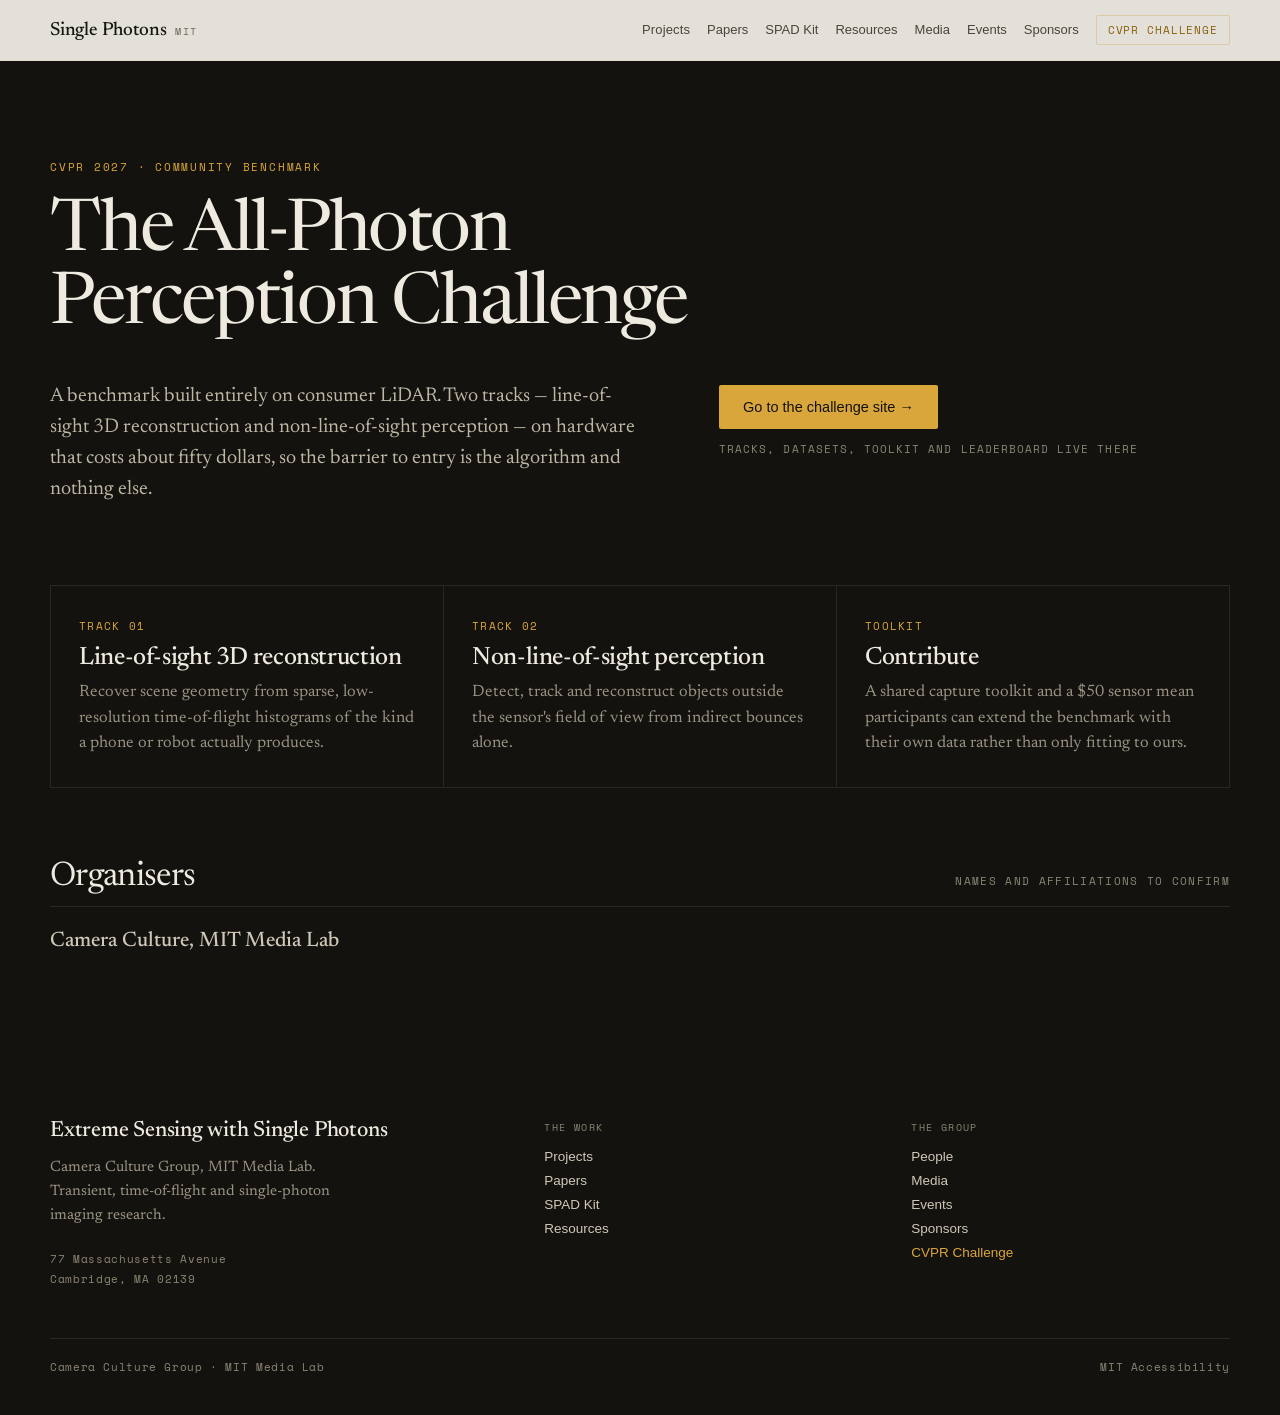
==== challenge.html @ fcda45ff "init" ====
<!DOCTYPE html>
<html lang="en">
<head>
<meta charset="utf-8">
<meta name="viewport" content="width=device-width, initial-scale=1">
<title>All-Photon Perception Challenge · Single Photons</title>
<meta name="description" content="Single-photon, transient and time-of-flight imaging research from the Camera Culture group at the MIT Media Lab, 2008 to today.">
<link rel="preconnect" href="https://fonts.googleapis.com">
<link rel="preconnect" href="https://fonts.gstatic.com" crossorigin>
<link href="https://fonts.googleapis.com/css2?family=Newsreader:ital,opsz,wght@0,6..72,300..600;1,6..72,300..500&family=Space+Mono:wght@400;700&display=swap" rel="stylesheet">
<style>
body{margin:0;background:#F5F2EB;color:#171512;-webkit-font-smoothing:antialiased}
a{color:#8A5F0B}
a:hover{color:#171512}
input::placeholder{color:#A39B8A}
.prow:hover{background:#EFEBE1}
.hv1:hover{color:#171512 !important;border-bottom:1px solid #8A5F0B !important}
.hv2:hover{background:#8A5F0B !important;color:#FBF9F4 !important;border:1px solid #8A5F0B !important}
.hv3:hover{color:#D9A63C !important}
.hv4:hover{color:#EFEAE0 !important}
.hv5:hover{background:#F4EFE5 !important;color:#14120E !important;border:1px solid #F4EFE5 !important}
.hv6:hover{background:#F4EFE5 !important}
.hv7:hover{border:1px solid #F4EFE5 !important}
.hv8:hover{background:#EFEBE1 !important}
.hv9:hover{background:#E9E3D6 !important}
.hv10:hover{color:#8A5F0B !important}
.hv11:hover{color:#171512 !important}
.hv12:hover{background:#EFEAE0 !important}
.hv13:hover{background:#8A5F0B !important}
.hv14:hover{border:1px solid #171512 !important}
</style>
<script src="reveal.js" defer></script>

</head>
<body>
<div style="background:#14120E;color:#EFEAE0;min-height:100vh">
  <div style="position:sticky;top:0;z-index:50;background:rgba(245,242,235,0.92);backdrop-filter:blur(10px);border-bottom:1px solid #E2DBCC">
  <div style="max-width:1180px;margin:0 auto;padding:0 32px;display:flex;align-items:center;gap:32px;min-height:60px;flex-wrap:wrap">
    <a href="index.html" style="display:flex;align-items:baseline;gap:9px;text-decoration:none;color:#171512;flex:0 0 auto">
      <span style="font-family:Newsreader,Georgia,serif;font-size:19px;font-weight:500;letter-spacing:-0.01em;white-space:nowrap">Single Photons</span>
      <span style="font-family:'Space Mono',monospace;font-size:10px;letter-spacing:0.14em;text-transform:uppercase;color:#6F6858">MIT</span>
    </a>
    <nav style="display:flex;align-items:center;gap:17px;margin-left:auto;flex-wrap:wrap;row-gap:8px">
      <a data-nav="Projects" href="projects.html" style="font-family:'Helvetica Neue',Helvetica,Arial,sans-serif;font-size:13px;letter-spacing:0.01em;color:#4A453B;text-decoration:none;padding:4px 0;border-bottom:1px solid transparent;white-space:nowrap" class="hv1">Projects</a>
      <a data-nav="Papers" href="papers.html" style="font-family:'Helvetica Neue',Helvetica,Arial,sans-serif;font-size:13px;color:#4A453B;text-decoration:none;padding:4px 0;border-bottom:1px solid transparent;white-space:nowrap" class="hv1">Papers</a>
      <a data-nav="SPAD Kit" href="spad-kit.html" style="font-family:'Helvetica Neue',Helvetica,Arial,sans-serif;font-size:13px;color:#4A453B;text-decoration:none;padding:4px 0;border-bottom:1px solid transparent;white-space:nowrap" class="hv1">SPAD Kit</a>
      <a data-nav="Resources" href="resources.html" style="font-family:'Helvetica Neue',Helvetica,Arial,sans-serif;font-size:13px;color:#4A453B;text-decoration:none;padding:4px 0;border-bottom:1px solid transparent;white-space:nowrap" class="hv1">Resources</a>
      <a data-nav="Media" href="media.html" style="font-family:'Helvetica Neue',Helvetica,Arial,sans-serif;font-size:13px;color:#4A453B;text-decoration:none;padding:4px 0;border-bottom:1px solid transparent;white-space:nowrap" class="hv1">Media</a>
      <a data-nav="Events" href="events.html" style="font-family:'Helvetica Neue',Helvetica,Arial,sans-serif;font-size:13px;color:#4A453B;text-decoration:none;padding:4px 0;border-bottom:1px solid transparent;white-space:nowrap" class="hv1">Events</a>
      <a data-nav="Sponsors" href="sponsors.html" style="font-family:'Helvetica Neue',Helvetica,Arial,sans-serif;font-size:13px;color:#4A453B;text-decoration:none;padding:4px 0;border-bottom:1px solid transparent;white-space:nowrap" class="hv1">Sponsors</a>
      <a data-nav="Challenge" href="challenge.html" style="font-family:'Space Mono',monospace;font-size:11px;letter-spacing:0.08em;text-transform:uppercase;color:#8A5F0B;text-decoration:none;border:1px solid #DCCBA6;padding:6px 11px;border-radius:2px;white-space:nowrap" class="hv2">CVPR Challenge</a>
    </nav>
  </div>
</div>

  <section style="max-width:1180px;margin:0 auto;padding:96px 32px 0">
    <span style="font-family:'Space Mono',monospace;font-size:11px;letter-spacing:0.16em;text-transform:uppercase;color:#D9A63C">CVPR 2027 · Community benchmark</span>
    <h1 style="font-family:Newsreader,Georgia,serif;font-weight:400;font-size:clamp(40px,5.6vw,76px);line-height:1.02;letter-spacing:-0.03em;margin:22px 0 0;max-width:20ch;text-wrap:balance">The All-Photon Perception Challenge</h1>
    <div style="display:grid;grid-template-columns:minmax(0,1.2fr) minmax(0,1fr);gap:56px;margin-top:38px;align-items:start">
      <p style="font-family:Newsreader,Georgia,serif;font-size:20px;line-height:1.55;color:#BEB7A6;margin:0;text-wrap:pretty">A benchmark built entirely on consumer LiDAR. Two tracks — line-of-sight 3D reconstruction and non-line-of-sight perception — on hardware that costs about fifty dollars, so the barrier to entry is the algorithm and nothing else.</p>
      <div style="display:flex;flex-direction:column;gap:12px;align-items:flex-start;padding-top:4px">
        <a href="https://photons.media.mit.edu/challenge.html" style="font-family:'Helvetica Neue',Helvetica,Arial,sans-serif;font-size:14.5px;background:#D9A63C;color:#14120E;text-decoration:none;padding:14px 24px;border-radius:2px" class="hv12">Go to the challenge site →</a>
        <span style="font-family:'Space Mono',monospace;font-size:10.5px;line-height:1.7;letter-spacing:0.1em;text-transform:uppercase;color:#8C8574">Tracks, datasets, toolkit and leaderboard live there</span>
      </div>
    </div>
  </section>

  <section style="max-width:1180px;margin:80px auto 0;padding:0 32px">
    <div style="display:grid;grid-template-columns:repeat(auto-fit,minmax(280px,1fr));gap:1px;background:#2A2620;border:1px solid #2A2620">
      <div style="background:#14120E;padding:30px 28px">
        <span style="font-family:'Space Mono',monospace;font-size:10.5px;letter-spacing:0.12em;text-transform:uppercase;color:#D9A63C">Track 01</span>
        <h2 style="font-family:Newsreader,Georgia,serif;font-weight:500;font-size:25px;letter-spacing:-0.015em;margin:12px 0 9px">Line-of-sight 3D reconstruction</h2>
        <p style="font-family:Newsreader,Georgia,serif;font-size:16.5px;line-height:1.55;color:#9A9384;margin:0">Recover scene geometry from sparse, low-resolution time-of-flight histograms of the kind a phone or robot actually produces.</p>
      </div>
      <div style="background:#14120E;padding:30px 28px">
        <span style="font-family:'Space Mono',monospace;font-size:10.5px;letter-spacing:0.12em;text-transform:uppercase;color:#D9A63C">Track 02</span>
        <h2 style="font-family:Newsreader,Georgia,serif;font-weight:500;font-size:25px;letter-spacing:-0.015em;margin:12px 0 9px">Non-line-of-sight perception</h2>
        <p style="font-family:Newsreader,Georgia,serif;font-size:16.5px;line-height:1.55;color:#9A9384;margin:0">Detect, track and reconstruct objects outside the sensor's field of view from indirect bounces alone.</p>
      </div>
      <div style="background:#14120E;padding:30px 28px">
        <span style="font-family:'Space Mono',monospace;font-size:10.5px;letter-spacing:0.12em;text-transform:uppercase;color:#D9A63C">Toolkit</span>
        <h2 style="font-family:Newsreader,Georgia,serif;font-weight:500;font-size:25px;letter-spacing:-0.015em;margin:12px 0 9px">Contribute</h2>
        <p style="font-family:Newsreader,Georgia,serif;font-size:16.5px;line-height:1.55;color:#9A9384;margin:0">A shared capture toolkit and a $50 sensor mean participants can extend the benchmark with their own data rather than only fitting to ours.</p>
      </div>
    </div>
  </section>

  <section style="max-width:1180px;margin:72px auto 0;padding:0 32px">
    <div style="display:flex;align-items:baseline;justify-content:space-between;gap:24px;border-bottom:1px solid #2A2620;padding-bottom:12px;flex-wrap:wrap">
      <h2 style="font-family:Newsreader,Georgia,serif;font-weight:400;font-size:clamp(24px,2.8vw,34px);letter-spacing:-0.02em;margin:0">Organisers</h2>
      <span style="font-family:'Space Mono',monospace;font-size:11px;letter-spacing:0.12em;text-transform:uppercase;color:#8C8574">Names and affiliations to confirm</span>
    </div>
    <div style="display:flex;gap:40px;flex-wrap:wrap;margin-top:24px">
      <span style="font-family:Newsreader,Georgia,serif;font-size:21px;font-weight:500;color:#CFC8B8">Camera Culture, MIT Media Lab</span>
    </div>
  </section>

  <div style="height:104px"></div>
  <footer style="background:#14120E;color:#EFEAE0;padding:64px 32px 40px">
  <div style="max-width:1180px;margin:0 auto;display:grid;grid-template-columns:minmax(0,1.4fr) minmax(0,1fr) minmax(0,1fr);gap:48px">
    <div>
      <div style="font-family:Newsreader,Georgia,serif;font-size:22px;font-weight:500;letter-spacing:-0.01em">Extreme Sensing with Single Photons</div>
      <p style="font-family:Newsreader,Georgia,serif;font-size:15px;line-height:1.6;color:#9A9384;max-width:34ch;margin:14px 0 0">Camera Culture Group, MIT Media Lab. Transient, time-of-flight and single-photon imaging research.</p>
      <div style="font-family:'Space Mono',monospace;font-size:11px;letter-spacing:0.06em;color:#8C8574;margin-top:22px;line-height:1.8">77 Massachusetts Avenue<br>Cambridge, MA 02139</div>
    </div>
    <nav style="display:flex;flex-direction:column;gap:9px">
      <span style="font-family:'Space Mono',monospace;font-size:10px;letter-spacing:0.14em;text-transform:uppercase;color:#8C8574;margin-bottom:5px">The work</span>
      <a href="projects.html" style="font-family:'Helvetica Neue',Helvetica,Arial,sans-serif;font-size:13.5px;color:#CFC8B8;text-decoration:none" class="hv3">Projects</a>
      <a href="papers.html" style="font-family:'Helvetica Neue',Helvetica,Arial,sans-serif;font-size:13.5px;color:#CFC8B8;text-decoration:none" class="hv3">Papers</a>
      <a href="spad-kit.html" style="font-family:'Helvetica Neue',Helvetica,Arial,sans-serif;font-size:13.5px;color:#CFC8B8;text-decoration:none" class="hv3">SPAD Kit</a>
      <a href="resources.html" style="font-family:'Helvetica Neue',Helvetica,Arial,sans-serif;font-size:13.5px;color:#CFC8B8;text-decoration:none" class="hv3">Resources</a>
    </nav>
    <nav style="display:flex;flex-direction:column;gap:9px">
      <span style="font-family:'Space Mono',monospace;font-size:10px;letter-spacing:0.14em;text-transform:uppercase;color:#8C8574;margin-bottom:5px">The group</span>
      <a href="index.html#people" style="font-family:'Helvetica Neue',Helvetica,Arial,sans-serif;font-size:13.5px;color:#CFC8B8;text-decoration:none" class="hv3">People</a>
      <a href="media.html" style="font-family:'Helvetica Neue',Helvetica,Arial,sans-serif;font-size:13.5px;color:#CFC8B8;text-decoration:none" class="hv3">Media</a>
      <a href="events.html" style="font-family:'Helvetica Neue',Helvetica,Arial,sans-serif;font-size:13.5px;color:#CFC8B8;text-decoration:none" class="hv3">Events</a>
      <a href="sponsors.html" style="font-family:'Helvetica Neue',Helvetica,Arial,sans-serif;font-size:13.5px;color:#CFC8B8;text-decoration:none" class="hv3">Sponsors</a>
      <a href="challenge.html" style="font-family:'Helvetica Neue',Helvetica,Arial,sans-serif;font-size:13.5px;color:#D9A63C;text-decoration:none" class="hv4">CVPR Challenge</a>
    </nav>
  </div>
  <div style="max-width:1180px;margin:48px auto 0;padding-top:20px;border-top:1px solid #2A2620;display:flex;justify-content:space-between;gap:24px;flex-wrap:wrap;font-family:'Space Mono',monospace;font-size:10.5px;letter-spacing:0.06em;color:#8C8574">
    <span>Camera Culture Group · MIT Media Lab</span>
    <a href="https://accessibility.mit.edu/" style="color:#8C8574;text-decoration:none" class="hv3">MIT Accessibility</a>
  </div>
</footer>
</div>

<script>
(function(){
  var page=(location.pathname.split('/').pop()||'index.html')||'index.html';
  [].slice.call(document.querySelectorAll('nav a[data-nav]')).forEach(function(a){
    if(a.getAttribute('href')===page&&a.getAttribute('data-nav')!=='Challenge'){
      a.style.color='#171512';a.style.borderBottom='1px solid #8A5F0B';
    }
  });
})();
</script>
</body>
</html>
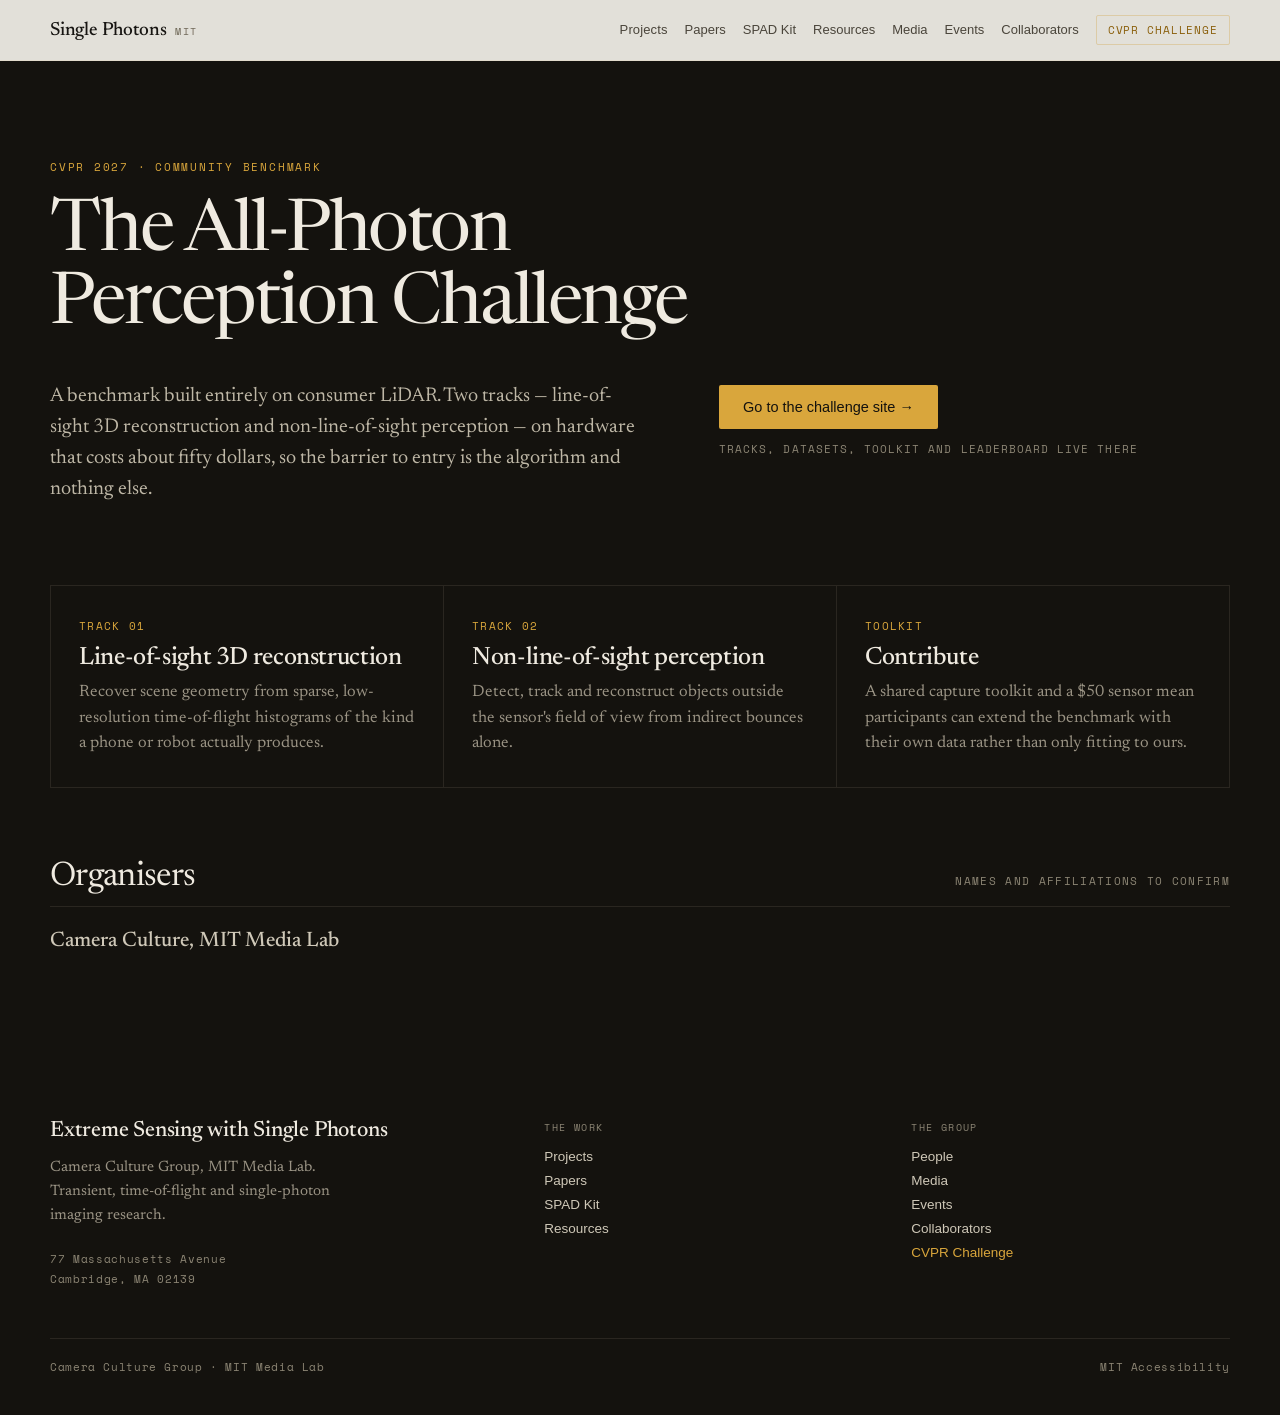
==== commit 900aa658: "update" ====
--- a/challenge.html
+++ b/challenge.html
@@ -47,7 +47,7 @@
       <a data-nav="Resources" href="resources.html" style="font-family:'Helvetica Neue',Helvetica,Arial,sans-serif;font-size:13px;color:#4A453B;text-decoration:none;padding:4px 0;border-bottom:1px solid transparent;white-space:nowrap" class="hv1">Resources</a>
       <a data-nav="Media" href="media.html" style="font-family:'Helvetica Neue',Helvetica,Arial,sans-serif;font-size:13px;color:#4A453B;text-decoration:none;padding:4px 0;border-bottom:1px solid transparent;white-space:nowrap" class="hv1">Media</a>
       <a data-nav="Events" href="events.html" style="font-family:'Helvetica Neue',Helvetica,Arial,sans-serif;font-size:13px;color:#4A453B;text-decoration:none;padding:4px 0;border-bottom:1px solid transparent;white-space:nowrap" class="hv1">Events</a>
-      <a data-nav="Sponsors" href="sponsors.html" style="font-family:'Helvetica Neue',Helvetica,Arial,sans-serif;font-size:13px;color:#4A453B;text-decoration:none;padding:4px 0;border-bottom:1px solid transparent;white-space:nowrap" class="hv1">Sponsors</a>
+      <a data-nav="Sponsors" href="Collaborators.html" style="font-family:'Helvetica Neue',Helvetica,Arial,sans-serif;font-size:13px;color:#4A453B;text-decoration:none;padding:4px 0;border-bottom:1px solid transparent;white-space:nowrap" class="hv1">Collaborators</a>
       <a data-nav="Challenge" href="challenge.html" style="font-family:'Space Mono',monospace;font-size:11px;letter-spacing:0.08em;text-transform:uppercase;color:#8A5F0B;text-decoration:none;border:1px solid #DCCBA6;padding:6px 11px;border-radius:2px;white-space:nowrap" class="hv2">CVPR Challenge</a>
     </nav>
   </div>
@@ -115,7 +115,7 @@
       <a href="index.html#people" style="font-family:'Helvetica Neue',Helvetica,Arial,sans-serif;font-size:13.5px;color:#CFC8B8;text-decoration:none" class="hv3">People</a>
       <a href="media.html" style="font-family:'Helvetica Neue',Helvetica,Arial,sans-serif;font-size:13.5px;color:#CFC8B8;text-decoration:none" class="hv3">Media</a>
       <a href="events.html" style="font-family:'Helvetica Neue',Helvetica,Arial,sans-serif;font-size:13.5px;color:#CFC8B8;text-decoration:none" class="hv3">Events</a>
-      <a href="sponsors.html" style="font-family:'Helvetica Neue',Helvetica,Arial,sans-serif;font-size:13.5px;color:#CFC8B8;text-decoration:none" class="hv3">Sponsors</a>
+      <a href="Collaborators.html" style="font-family:'Helvetica Neue',Helvetica,Arial,sans-serif;font-size:13.5px;color:#CFC8B8;text-decoration:none" class="hv3">Collaborators</a>
       <a href="challenge.html" style="font-family:'Helvetica Neue',Helvetica,Arial,sans-serif;font-size:13.5px;color:#D9A63C;text-decoration:none" class="hv4">CVPR Challenge</a>
     </nav>
   </div>
